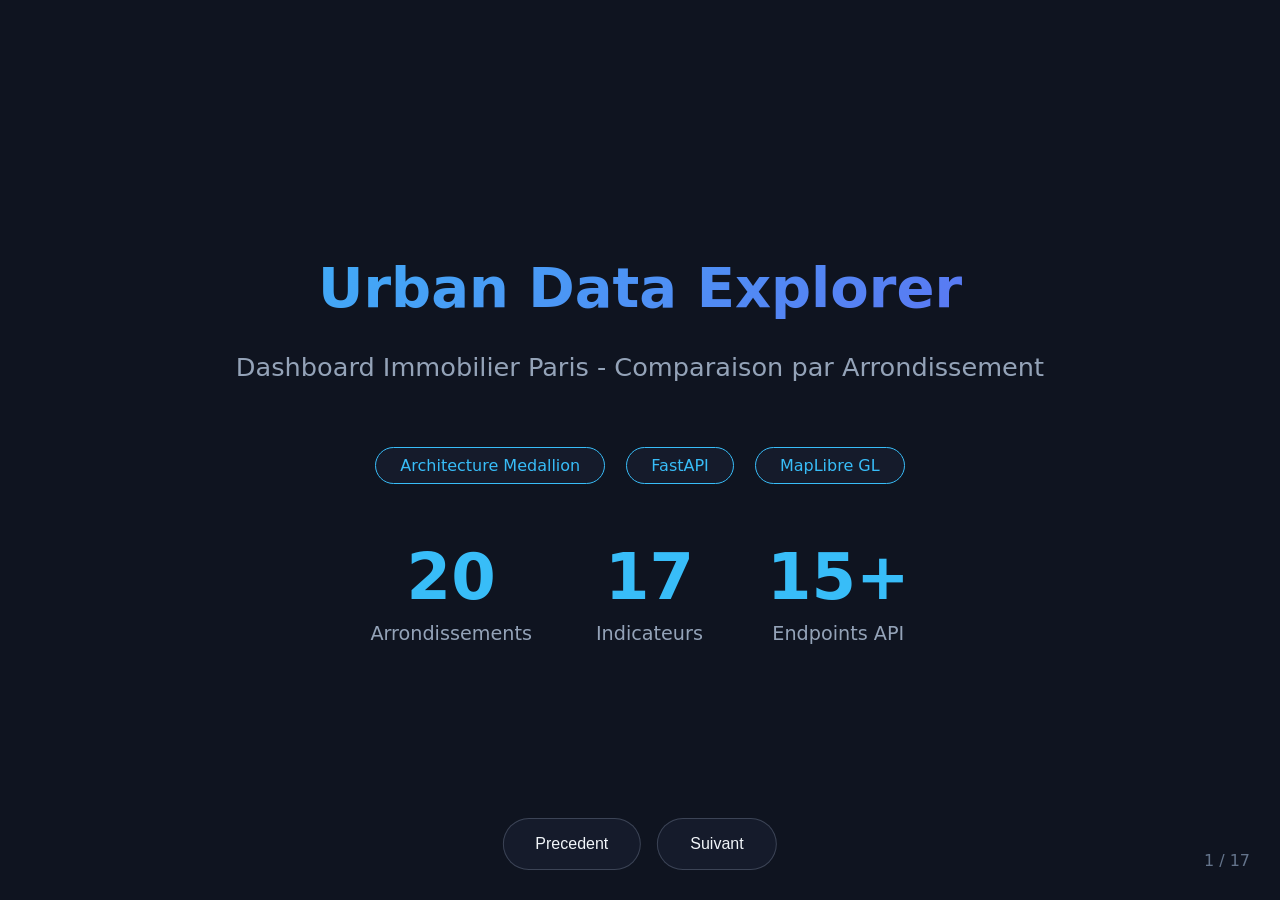
==== presentation.html @ 215c6104 "Urban Data Explorer - Dashboard immobilier Paris - Architecture Medallion (Bronze/Silver/Gold) - API" ====
<!DOCTYPE html>
<html lang="fr">
<head>
    <meta charset="UTF-8">
    <meta name="viewport" content="width=device-width, initial-scale=1.0">
    <title>Urban Data Explorer - Presentation</title>
    <style>
        * {
            margin: 0;
            padding: 0;
            box-sizing: border-box;
        }

        :root {
            --bg-dark: #0a0e17;
            --bg-slide: #0f1420;
            --surface: #151b2b;
            --accent: #38bdf8;
            --accent-dim: #0ea5e9;
            --text: #f1f5f9;
            --text-secondary: #94a3b8;
            --text-muted: #64748b;
            --success: #34d399;
            --warning: #fbbf24;
        }

        body {
            font-family: 'Segoe UI', system-ui, sans-serif;
            background: var(--bg-dark);
            color: var(--text);
            overflow: hidden;
            height: 100vh;
        }

        .presentation {
            height: 100vh;
            position: relative;
        }

        .slide {
            position: absolute;
            top: 0;
            left: 0;
            width: 100%;
            height: 100%;
            display: flex;
            flex-direction: column;
            justify-content: center;
            align-items: center;
            padding: 60px;
            opacity: 0;
            visibility: hidden;
            transition: opacity 0.5s ease, transform 0.5s ease;
            transform: translateX(50px);
            background: var(--bg-slide);
        }

        .slide.active {
            opacity: 1;
            visibility: visible;
            transform: translateX(0);
        }

        .slide-content {
            max-width: 1200px;
            width: 100%;
            text-align: center;
        }

        h1 {
            font-size: 3.5rem;
            font-weight: 700;
            margin-bottom: 1.5rem;
            background: linear-gradient(135deg, var(--accent), #6366f1);
            -webkit-background-clip: text;
            -webkit-text-fill-color: transparent;
            background-clip: text;
        }

        h2 {
            font-size: 2.5rem;
            font-weight: 600;
            margin-bottom: 2rem;
            color: var(--accent);
        }

        h3 {
            font-size: 1.8rem;
            font-weight: 500;
            margin-bottom: 1.5rem;
            color: var(--text);
        }

        p {
            font-size: 1.4rem;
            line-height: 1.8;
            color: var(--text-secondary);
            margin-bottom: 1rem;
        }

        .subtitle {
            font-size: 1.6rem;
            color: var(--text-secondary);
            margin-bottom: 3rem;
        }

        .badge {
            display: inline-block;
            background: var(--surface);
            border: 1px solid var(--accent);
            color: var(--accent);
            padding: 0.5rem 1.5rem;
            border-radius: 50px;
            font-size: 1rem;
            margin: 0.5rem;
        }

        .grid {
            display: grid;
            grid-template-columns: repeat(auto-fit, minmax(280px, 1fr));
            gap: 1.5rem;
            margin-top: 2rem;
            text-align: left;
        }

        .grid-3 {
            grid-template-columns: repeat(3, 1fr);
        }

        .grid-4 {
            grid-template-columns: repeat(4, 1fr);
        }

        .card {
            background: var(--surface);
            border: 1px solid rgba(148, 163, 184, 0.15);
            border-radius: 16px;
            padding: 2rem;
            transition: transform 0.3s, border-color 0.3s;
        }

        .card:hover {
            transform: translateY(-5px);
            border-color: var(--accent);
        }

        .card h4 {
            font-size: 1.3rem;
            color: var(--accent);
            margin-bottom: 1rem;
        }

        .card p {
            font-size: 1.1rem;
            margin: 0;
        }

        .card ul {
            list-style: none;
            padding: 0;
        }

        .card li {
            font-size: 1rem;
            color: var(--text-secondary);
            padding: 0.4rem 0;
            border-bottom: 1px solid rgba(148, 163, 184, 0.1);
        }

        .card li:last-child {
            border-bottom: none;
        }

        .architecture {
            display: flex;
            justify-content: center;
            align-items: center;
            gap: 2rem;
            margin-top: 3rem;
        }

        .arch-box {
            background: var(--surface);
            border: 2px solid;
            border-radius: 16px;
            padding: 2rem 3rem;
            text-align: center;
            min-width: 180px;
        }

        .arch-box.bronze {
            border-color: #cd7f32;
        }

        .arch-box.silver {
            border-color: #c0c0c0;
        }

        .arch-box.gold {
            border-color: #ffd700;
        }

        .arch-box h4 {
            font-size: 1.5rem;
            margin-bottom: 0.5rem;
        }

        .arch-box.bronze h4 { color: #cd7f32; }
        .arch-box.silver h4 { color: #c0c0c0; }
        .arch-box.gold h4 { color: #ffd700; }

        .arch-box p {
            font-size: 1rem;
            margin: 0;
        }

        .arrow {
            font-size: 2rem;
            color: var(--text-muted);
        }

        .tech-stack {
            display: flex;
            flex-wrap: wrap;
            justify-content: center;
            gap: 1rem;
            margin-top: 2rem;
        }

        .tech-item {
            background: var(--surface);
            border: 1px solid rgba(148, 163, 184, 0.2);
            border-radius: 12px;
            padding: 1rem 1.5rem;
            font-size: 1.1rem;
            color: var(--text);
        }

        .stats {
            display: flex;
            justify-content: center;
            gap: 4rem;
            margin-top: 3rem;
        }

        .stat {
            text-align: center;
        }

        .stat-value {
            font-size: 4rem;
            font-weight: 700;
            color: var(--accent);
        }

        .stat-label {
            font-size: 1.2rem;
            color: var(--text-secondary);
            margin-top: 0.5rem;
        }

        .code-block {
            background: #1a1f2e;
            border: 1px solid rgba(148, 163, 184, 0.15);
            border-radius: 12px;
            padding: 1.5rem 2rem;
            text-align: left;
            font-family: 'Fira Code', 'Consolas', monospace;
            font-size: 1rem;
            color: var(--text-secondary);
            margin-top: 2rem;
            display: inline-block;
        }

        .code-block .keyword { color: #c792ea; }
        .code-block .string { color: #c3e88d; }
        .code-block .comment { color: #546e7a; }

        .nav-controls {
            position: fixed;
            bottom: 30px;
            left: 50%;
            transform: translateX(-50%);
            display: flex;
            gap: 1rem;
            z-index: 100;
        }

        .nav-btn {
            background: var(--surface);
            border: 1px solid rgba(148, 163, 184, 0.3);
            color: var(--text);
            padding: 1rem 2rem;
            border-radius: 50px;
            cursor: pointer;
            font-size: 1rem;
            transition: all 0.3s;
        }

        .nav-btn:hover {
            background: var(--accent);
            border-color: var(--accent);
            color: var(--bg-dark);
        }

        .slide-counter {
            position: fixed;
            bottom: 30px;
            right: 30px;
            font-size: 1rem;
            color: var(--text-muted);
        }

        .progress-bar {
            position: fixed;
            top: 0;
            left: 0;
            height: 4px;
            background: var(--accent);
            transition: width 0.3s ease;
        }

        .list-left {
            text-align: left;
            max-width: 800px;
            margin: 0 auto;
        }

        .list-left li {
            font-size: 1.3rem;
            color: var(--text-secondary);
            padding: 0.8rem 0;
            border-bottom: 1px solid rgba(148, 163, 184, 0.1);
            list-style: none;
        }

        .list-left li::before {
            content: "";
            display: inline-block;
            width: 8px;
            height: 8px;
            background: var(--accent);
            border-radius: 50%;
            margin-right: 1rem;
        }

        .highlight {
            color: var(--accent);
            font-weight: 600;
        }

        .two-cols {
            display: grid;
            grid-template-columns: 1fr 1fr;
            gap: 3rem;
            text-align: left;
        }

        .formula {
            background: var(--surface);
            border-left: 4px solid var(--accent);
            padding: 1rem 1.5rem;
            margin: 1rem 0;
            font-family: 'Fira Code', monospace;
            font-size: 1rem;
            color: var(--success);
        }

        @media (max-width: 900px) {
            h1 { font-size: 2.5rem; }
            h2 { font-size: 2rem; }
            .grid-3 { grid-template-columns: 1fr; }
            .grid-4 { grid-template-columns: repeat(2, 1fr); }
            .architecture { flex-direction: column; }
            .arrow { transform: rotate(90deg); }
            .stats { flex-direction: column; gap: 2rem; }
            .two-cols { grid-template-columns: 1fr; }
        }
    </style>
</head>
<body>
    <div class="progress-bar" id="progress"></div>

    <div class="presentation" id="presentation">
        <!-- Slide 1: Title -->
        <div class="slide active" data-slide="1">
            <div class="slide-content">
                <h1>Urban Data Explorer</h1>
                <p class="subtitle">Dashboard Immobilier Paris - Comparaison par Arrondissement</p>
                <div>
                    <span class="badge">Architecture Medallion</span>
                    <span class="badge">FastAPI</span>
                    <span class="badge">MapLibre GL</span>
                </div>
                <div class="stats">
                    <div class="stat">
                        <div class="stat-value">20</div>
                        <div class="stat-label">Arrondissements</div>
                    </div>
                    <div class="stat">
                        <div class="stat-value">17</div>
                        <div class="stat-label">Indicateurs</div>
                    </div>
                    <div class="stat">
                        <div class="stat-value">15+</div>
                        <div class="stat-label">Endpoints API</div>
                    </div>
                </div>
            </div>
        </div>

        <!-- Slide 2: Contexte -->
        <div class="slide" data-slide="2">
            <div class="slide-content">
                <h2>Contexte du Projet</h2>
                <div class="grid grid-3">
                    <div class="card">
                        <h4>Problematique</h4>
                        <p>Difficulte a comparer les arrondissements parisiens sur plusieurs criteres : prix, qualite de vie, accessibilite.</p>
                    </div>
                    <div class="card">
                        <h4>Solution</h4>
                        <p>Dashboard interactif centralisant les donnees immobilieres et socio-economiques de Paris.</p>
                    </div>
                    <div class="card">
                        <h4>Objectif</h4>
                        <p>Aide a la decision pour l'achat ou la location dans les 20 arrondissements de Paris.</p>
                    </div>
                </div>
            </div>
        </div>

        <!-- Slide 3: Architecture Medallion -->
        <div class="slide" data-slide="3">
            <div class="slide-content">
                <h2>Architecture Medallion</h2>
                <p>Pipeline de donnees en 3 couches pour garantir la qualite et la tracabilite</p>
                <div class="architecture">
                    <div class="arch-box bronze">
                        <h4>Bronze</h4>
                        <p>Donnees brutes</p>
                        <p style="font-size: 0.9rem; color: var(--text-muted);">APIs externes</p>
                    </div>
                    <div class="arrow">→</div>
                    <div class="arch-box silver">
                        <h4>Silver</h4>
                        <p>Donnees nettoyees</p>
                        <p style="font-size: 0.9rem; color: var(--text-muted);">Validation</p>
                    </div>
                    <div class="arrow">→</div>
                    <div class="arch-box gold">
                        <h4>Gold</h4>
                        <p>Donnees enrichies</p>
                        <p style="font-size: 0.9rem; color: var(--text-muted);">Production</p>
                    </div>
                </div>
                <div class="code-block">
                    <span class="comment"># Execution du pipeline</span><br>
                    <span class="keyword">python</span> pipeline.py <span class="comment"># Bronze → Silver → Gold</span>
                </div>
            </div>
        </div>

        <!-- Slide 4: Stack Technique -->
        <div class="slide" data-slide="4">
            <div class="slide-content">
                <h2>Stack Technique</h2>
                <div class="grid grid-3">
                    <div class="card">
                        <h4>Backend</h4>
                        <ul>
                            <li>Python 3.11+</li>
                            <li>FastAPI</li>
                            <li>PostgreSQL</li>
                            <li>MongoDB</li>
                            <li>Redis / Kafka</li>
                        </ul>
                    </div>
                    <div class="card">
                        <h4>Frontend</h4>
                        <ul>
                            <li>HTML5 / CSS3</li>
                            <li>JavaScript ES6+</li>
                            <li>MapLibre GL JS</li>
                            <li>Chart.js</li>
                            <li>LocalStorage Cache</li>
                        </ul>
                    </div>
                    <div class="card">
                        <h4>DevOps</h4>
                        <ul>
                            <li>Docker Compose</li>
                            <li>GitHub Actions</li>
                            <li>MinIO (Data Lake)</li>
                            <li>GZip Compression</li>
                            <li>CI/CD Pipeline</li>
                        </ul>
                    </div>
                </div>
            </div>
        </div>

        <!-- Slide 5: Sources de Donnees -->
        <div class="slide" data-slide="5">
            <div class="slide-content">
                <h2>Sources de Donnees</h2>
                <p>Donnees Open Data officielles et actualisees</p>
                <div class="grid">
                    <div class="card">
                        <h4>DVF (data.gouv.fr)</h4>
                        <p>Transactions immobilieres : prix au m2, surfaces, volumes de ventes</p>
                    </div>
                    <div class="card">
                        <h4>OpenData Paris</h4>
                        <p>Loyers de reference, vegetation, transports, qualite de l'air</p>
                    </div>
                    <div class="card">
                        <h4>SSMSI</h4>
                        <p>Statistiques de delinquance par commune et arrondissement</p>
                    </div>
                    <div class="card">
                        <h4>Filosofi / RPLS</h4>
                        <p>Revenus des menages et taux de logements sociaux</p>
                    </div>
                </div>
            </div>
        </div>

        <!-- Slide 6: Indicateurs -->
        <div class="slide" data-slide="6">
            <div class="slide-content">
                <h2>17 Indicateurs Metier</h2>
                <div class="grid grid-4" style="font-size: 0.9rem;">
                    <div class="card">
                        <h4 style="color: var(--accent);">Immobilier</h4>
                        <ul style="font-size: 0.85rem;">
                            <li><span class="highlight">Prix/m2</span></li>
                            <li><span class="highlight">Loyers</span></li>
                            <li><span class="highlight">Logements sociaux</span></li>
                            <li><span class="highlight">Accessibilite</span></li>
                            <li><span class="highlight">Tension locative</span></li>
                        </ul>
                    </div>
                    <div class="card">
                        <h4 style="color: var(--accent);">Socio-eco</h4>
                        <ul style="font-size: 0.85rem;">
                            <li><span class="highlight">Revenus</span></li>
                            <li><span class="highlight">Densite</span></li>
                            <li><span class="highlight">Delinquance</span></li>
                        </ul>
                    </div>
                    <div class="card">
                        <h4 style="color: var(--accent);">Environnement</h4>
                        <ul style="font-size: 0.85rem;">
                            <li><span class="highlight">Qualite air</span></li>
                            <li><span class="highlight">Vegetation</span></li>
                            <li><span class="highlight">Transports</span></li>
                        </ul>
                    </div>
                    <div class="card">
                        <h4 style="color: var(--success);">Sante</h4>
                        <ul style="font-size: 0.85rem;">
                            <li><span class="highlight">Score Sante</span></li>
                            <li><span class="highlight">Pharmacies</span></li>
                            <li><span class="highlight">Defibrillateurs</span></li>
                            <li><span class="highlight">Acces urgences</span></li>
                        </ul>
                    </div>
                </div>
                <div class="grid grid-2" style="margin-top: 1rem;">
                    <div class="card" style="background: linear-gradient(135deg, rgba(56, 189, 248, 0.1), rgba(99, 102, 241, 0.1));">
                        <h4 style="color: var(--accent);">Score Global</h4>
                        <p style="font-size: 0.9rem;">Indicateur composite pondere (0-100) pour comparer la qualite de vie</p>
                    </div>
                    <div class="card" style="background: linear-gradient(135deg, rgba(52, 211, 153, 0.1), rgba(163, 230, 53, 0.1));">
                        <h4 style="color: var(--success);">Potentiel Plus-Value</h4>
                        <p style="font-size: 0.9rem;">Estimation du potentiel de valorisation future (0-100)</p>
                    </div>
                </div>
            </div>
        </div>

        <!-- Slide 7: Score Global (NOUVEAU) -->
        <div class="slide" data-slide="7">
            <div class="slide-content">
                <h2>Score Global Qualite de Vie</h2>
                <p>Indicateur composite pondere pour comparer les arrondissements</p>
                <div class="grid grid-3" style="margin-top: 2rem;">
                    <div class="card">
                        <h4>Ponderations</h4>
                        <ul>
                            <li>Accessibilite : 20%</li>
                            <li>Prix : 15%</li>
                            <li>Securite : 15%</li>
                            <li>Transports : 15%</li>
                            <li>Revenus : 10%</li>
                            <li>Vegetation : 10%</li>
                            <li>Air : 10%</li>
                            <li>Logements sociaux : 5%</li>
                        </ul>
                    </div>
                    <div class="card">
                        <h4>Calcul</h4>
                        <div class="formula">Score = Sum(indicateur_normalise x poids)</div>
                        <p style="font-size: 1rem; margin-top: 1rem;">Chaque indicateur est normalise sur une echelle 0-100 avant ponderation</p>
                    </div>
                    <div class="card">
                        <h4>Resultat</h4>
                        <ul>
                            <li>Score de 0 a 100</li>
                            <li>Classement 1er a 20e</li>
                            <li>Barre de progression</li>
                            <li>Couleur sur la carte</li>
                        </ul>
                    </div>
                </div>
            </div>
        </div>

        <!-- Slide 8: Potentiel Plus-Value (NOUVEAU) -->
        <div class="slide" data-slide="8">
            <div class="slide-content">
                <h2>Potentiel Plus-Value</h2>
                <p>Formule creative pour estimer le potentiel de valorisation future</p>
                <div class="grid" style="margin-top: 2rem;">
                    <div class="card">
                        <h4>Prix Accessible</h4>
                        <p>Arrondissements a prix encore moderere = potentiel de hausse</p>
                        <div class="formula">prix &lt; 10k = +30pts | prix &lt; 12k = +20pts</div>
                    </div>
                    <div class="card">
                        <h4>Dynamique Recente</h4>
                        <p>Tendance positive des prix = marche porteur</p>
                        <div class="formula">variation &gt; 3% = +25pts | variation &gt; 0 = +15pts</div>
                    </div>
                    <div class="card">
                        <h4>Desserte Transports</h4>
                        <p>Bonne connexion = attractivite future</p>
                        <div class="formula">transports &gt; 40 = +20pts | &gt; 20 = +15pts</div>
                    </div>
                    <div class="card">
                        <h4>Cadre de Vie</h4>
                        <p>Vegetation, mixite sociale, securite</p>
                        <div class="formula">arbres + mixite + securite = jusqu'a +35pts</div>
                    </div>
                </div>
                <div style="margin-top: 2rem;">
                    <span class="badge">Eleve &gt; 70</span>
                    <span class="badge">Moyen 45-70</span>
                    <span class="badge">Faible &lt; 45</span>
                </div>
            </div>
        </div>

        <!-- Slide 9: Formules de Calcul -->
        <div class="slide" data-slide="9">
            <div class="slide-content">
                <h2>Indicateurs avec Formules</h2>
                <p>Calculs personnalises pour des metriques pertinentes</p>
                <div class="grid">
                    <div class="card">
                        <h4>Accessibilite Logement</h4>
                        <div class="formula">(prix_m2 x 50) / (revenu_median / 12)</div>
                        <p>Nombre de mois de revenu necessaires pour acheter 50m2</p>
                    </div>
                    <div class="card">
                        <h4>Tension Locative</h4>
                        <div class="formula">(loyer_m2 x 50 x 12) / revenu_median x 100</div>
                        <p>Part du revenu consacree au loyer (50m2)</p>
                    </div>
                    <div class="card">
                        <h4>Qualite de l'Air</h4>
                        <div class="formula">moyenne_ponderee(jours_par_qualite)</div>
                        <p>Indice ATMO adapte a chaque arrondissement</p>
                    </div>
                </div>
            </div>
        </div>

        <!-- Slide 10: API REST -->
        <div class="slide" data-slide="10">
            <div class="slide-content">
                <h2>API REST FastAPI</h2>
                <p>15+ endpoints documentes avec Swagger</p>
                <div class="grid grid-3">
                    <div class="card">
                        <h4>Donnees</h4>
                        <ul>
                            <li>GET /arrondissements</li>
                            <li>GET /prix?annee=2024</li>
                            <li>GET /pollution</li>
                            <li>GET /timeline?arr=6</li>
                        </ul>
                    </div>
                    <div class="card">
                        <h4>Analyse</h4>
                        <ul>
                            <li>GET /comparaison</li>
                            <li>GET /ranking</li>
                            <li>GET /geo-points</li>
                            <li>GET /freshness</li>
                        </ul>
                    </div>
                    <div class="card">
                        <h4>Export</h4>
                        <ul>
                            <li>GET /export/csv</li>
                            <li>GET /export/parquet</li>
                            <li>GET /export/geojson</li>
                            <li>GET /docs (Swagger)</li>
                        </ul>
                    </div>
                </div>
                <div class="code-block">
                    curl http://localhost:8001/arrondissements | jq '.data[0]'
                </div>
            </div>
        </div>

        <!-- Slide 11: Dashboard -->
        <div class="slide" data-slide="11">
            <div class="slide-content">
                <h2>Dashboard Interactif</h2>
                <div class="grid grid-3">
                    <div class="card">
                        <h4>Carte Choroplethe</h4>
                        <p>Visualisation geographique avec MapLibre GL JS. Coloration par indicateur, zoom sur Paris.</p>
                    </div>
                    <div class="card">
                        <h4>Selection d'Indicateurs</h4>
                        <p>11 indicateurs organises par categorie : Immobilier, Socio-economique, Environnement.</p>
                    </div>
                    <div class="card">
                        <h4>Graphiques</h4>
                        <p>Evolution temporelle, distribution des prix, comparaison entre arrondissements.</p>
                    </div>
                </div>
                <div class="stats" style="margin-top: 3rem;">
                    <div class="stat">
                        <div class="stat-value" style="font-size: 2.5rem;">11ms</div>
                        <div class="stat-label">Temps de reponse</div>
                    </div>
                    <div class="stat">
                        <div class="stat-value" style="font-size: 2.5rem;">91%</div>
                        <div class="stat-label">Compression GZip</div>
                    </div>
                    <div class="stat">
                        <div class="stat-value" style="font-size: 2.5rem;">5 min</div>
                        <div class="stat-label">Cache local</div>
                    </div>
                </div>
            </div>
        </div>

        <!-- Slide 12: Pipeline CI/CD -->
        <div class="slide" data-slide="12">
            <div class="slide-content">
                <h2>Pipeline CI/CD</h2>
                <p>Automatisation complete avec GitHub Actions</p>
                <div class="architecture">
                    <div class="arch-box" style="border-color: var(--accent);">
                        <h4 style="color: var(--accent);">Collecte</h4>
                        <p>APIs Open Data</p>
                    </div>
                    <div class="arrow">→</div>
                    <div class="arch-box" style="border-color: var(--warning);">
                        <h4 style="color: var(--warning);">Traitement</h4>
                        <p>Nettoyage</p>
                    </div>
                    <div class="arrow">→</div>
                    <div class="arch-box" style="border-color: var(--success);">
                        <h4 style="color: var(--success);">Publication</h4>
                        <p>Gold + Export</p>
                    </div>
                </div>
                <div class="grid" style="margin-top: 3rem;">
                    <div class="card">
                        <h4>Planification</h4>
                        <p>Execution automatique chaque lundi a 6h via GitHub Actions</p>
                    </div>
                    <div class="card">
                        <h4>Notification</h4>
                        <p>Redis Streams et Kafka pour la propagation des evenements</p>
                    </div>
                </div>
            </div>
        </div>

        <!-- Slide 13: Securite et Quotas API -->
        <div class="slide" data-slide="13">
            <div class="slide-content">
                <h2>Securite et Quotas API</h2>
                <p>Protection avancee contre les abus</p>
                <div class="grid grid-3">
                    <div class="card">
                        <h4>Rate Limiting</h4>
                        <ul>
                            <li>60 requetes/min/IP</li>
                            <li>1000 requetes/jour/IP</li>
                            <li>Limites par endpoint</li>
                            <li>Headers X-RateLimit-*</li>
                        </ul>
                    </div>
                    <div class="card">
                        <h4>Endpoints Sensibles</h4>
                        <ul>
                            <li>/export : 10 req/min</li>
                            <li>/geo-points : 20 req/min</li>
                            <li>/comparaison : 30 req/min</li>
                            <li>Monitoring /quota-usage</li>
                        </ul>
                    </div>
                    <div class="card">
                        <h4>Reponses</h4>
                        <ul>
                            <li>HTTP 429 si depasse</li>
                            <li>Header Retry-After</li>
                            <li>Tracking des blocages</li>
                            <li>Stats par IP</li>
                        </ul>
                    </div>
                </div>
            </div>
        </div>

        <!-- Slide 14: UX et Light Mode -->
        <div class="slide" data-slide="14">
            <div class="slide-content">
                <h2>Experience Utilisateur</h2>
                <div class="grid grid-2" style="margin-bottom: 1.5rem;">
                    <div class="card">
                        <h4>Light Mode</h4>
                        <ul>
                            <li>Theme clair/sombre</li>
                            <li>Toggle en 1 clic</li>
                            <li>Preference sauvegardee</li>
                            <li>CSS variables</li>
                        </ul>
                    </div>
                    <div class="card">
                        <h4>Performance</h4>
                        <ul>
                            <li>Cache localStorage 5min</li>
                            <li>Compression GZip 91%</li>
                            <li>Temps reponse 11ms</li>
                            <li>Loading indicator</li>
                        </ul>
                    </div>
                </div>
                <div class="grid grid-2">
                    <div class="card">
                        <h4>Accessibilite</h4>
                        <ul>
                            <li>Navigation clavier</li>
                            <li>ARIA labels</li>
                            <li>Contraste optimal</li>
                            <li>Responsive design</li>
                        </ul>
                    </div>
                    <div class="card">
                        <h4>Panneau Selection</h4>
                        <ul>
                            <li>Zone agrandie (320px min)</li>
                            <li>Polices plus grandes</li>
                            <li>Scroll optimise</li>
                            <li>Details complets par arr.</li>
                        </ul>
                    </div>
                </div>
            </div>
        </div>

        <!-- Slide 15: Indicateurs Sante de Proximite (NOUVEAU) -->
        <div class="slide" data-slide="15">
            <div class="slide-content">
                <span class="badge">Nouveau</span>
                <h2>Sante de Proximite</h2>
                <p>Accessibilite aux services de sante par arrondissement</p>
                <div class="grid grid-3" style="margin-top: 2rem;">
                    <div class="card">
                        <h4>Donnees collectees</h4>
                        <ul>
                            <li><span class="highlight">Pharmacies</span> - total + gardes</li>
                            <li><span class="highlight">Defibrillateurs</span> - DAE publics</li>
                            <li><span class="highlight">Dentistes</span> - cabinets</li>
                            <li><span class="highlight">Medecins</span> - generalistes</li>
                            <li><span class="highlight">Centres sante</span> - municipaux</li>
                            <li><span class="highlight">Hopitaux</span> - proximite urgences</li>
                        </ul>
                    </div>
                    <div class="card">
                        <h4>Score Sante Proximite</h4>
                        <div class="code-block">
                            <span class="comment"># Ponderations</span><br>
                            pharmacies: 20%<br>
                            medecins: 20%<br>
                            urgences: 20%<br>
                            dentistes: 15%<br>
                            DAE: 10%<br>
                            centres: 10%<br>
                            hopitaux: 5%
                        </div>
                    </div>
                    <div class="card">
                        <h4>Visualisation carte</h4>
                        <p style="font-size: 1rem; margin-bottom: 1rem;">Code couleur adapte :</p>
                        <div style="display: flex; align-items: center; gap: 0.5rem; margin-bottom: 0.5rem;">
                            <span style="display: inline-block; width: 20px; height: 20px; background: #ef4444; border-radius: 4px;"></span>
                            <span style="font-size: 0.9rem;">Faible acces</span>
                        </div>
                        <div style="display: flex; align-items: center; gap: 0.5rem; margin-bottom: 0.5rem;">
                            <span style="display: inline-block; width: 20px; height: 20px; background: #fbbf24; border-radius: 4px;"></span>
                            <span style="font-size: 0.9rem;">Moyen</span>
                        </div>
                        <div style="display: flex; align-items: center; gap: 0.5rem;">
                            <span style="display: inline-block; width: 20px; height: 20px; background: #34d399; border-radius: 4px;"></span>
                            <span style="font-size: 0.9rem;">Excellent acces</span>
                        </div>
                        <p style="font-size: 0.85rem; margin-top: 1rem; color: var(--text-muted);">+ Graphique radar dans Analyses</p>
                    </div>
                </div>
                <p style="margin-top: 1.5rem; font-size: 1rem;">Sources: OpenData Paris, FINESS, Assurance Maladie</p>
            </div>
        </div>

        <!-- Slide 16: Demo -->
        <div class="slide" data-slide="16">
            <div class="slide-content">
                <h2>Demonstration</h2>
                <div class="stats">
                    <div class="stat">
                        <div class="stat-value" style="font-size: 2rem;">1.</div>
                        <div class="stat-label">Lancer le serveur</div>
                    </div>
                    <div class="stat">
                        <div class="stat-value" style="font-size: 2rem;">2.</div>
                        <div class="stat-label">Ouvrir le dashboard</div>
                    </div>
                    <div class="stat">
                        <div class="stat-value" style="font-size: 2rem;">3.</div>
                        <div class="stat-label">Explorer les indicateurs</div>
                    </div>
                </div>
                <div class="code-block" style="margin-top: 3rem;">
                    <span class="comment"># Installation et lancement</span><br>
                    pip install -r requirements.txt<br>
                    python pipeline.py<br>
                    python run.py<br><br>
                    <span class="comment"># Acces au dashboard</span><br>
                    <span class="string">http://localhost:8001/dashboard/</span>
                </div>
            </div>
        </div>

        <!-- Slide 17: Conclusion -->
        <div class="slide" data-slide="17">
            <div class="slide-content">
                <h2>Conclusion</h2>
                <div class="grid grid-3">
                    <div class="card">
                        <h4>Points Forts</h4>
                        <ul>
                            <li>Architecture robuste</li>
                            <li>Donnees actualisees</li>
                            <li>Performance optimisee</li>
                            <li>Interface intuitive</li>
                        </ul>
                    </div>
                    <div class="card">
                        <h4>Competences RNCP</h4>
                        <ul>
                            <li>Pipeline de donnees</li>
                            <li>API REST</li>
                            <li>Visualisation</li>
                            <li>DevOps / CI-CD</li>
                        </ul>
                    </div>
                    <div class="card">
                        <h4>Evolutions</h4>
                        <ul>
                            <li>Maille IRIS</li>
                            <li>Machine Learning</li>
                            <li>Temps reel</li>
                            <li>Multi-villes</li>
                        </ul>
                    </div>
                </div>
                <div style="margin-top: 3rem;">
                    <span class="badge">Merci de votre attention</span>
                </div>
            </div>
        </div>
    </div>

    <div class="nav-controls">
        <button class="nav-btn" id="prevBtn">Precedent</button>
        <button class="nav-btn" id="nextBtn">Suivant</button>
    </div>

    <div class="slide-counter" id="counter">1 / 17</div>

    <script>
        const slides = document.querySelectorAll('.slide');
        const totalSlides = slides.length;
        let currentSlide = 1;

        function showSlide(n) {
            if (n < 1) n = 1;
            if (n > totalSlides) n = totalSlides;

            currentSlide = n;

            slides.forEach((slide, index) => {
                slide.classList.remove('active');
                if (index + 1 === currentSlide) {
                    slide.classList.add('active');
                }
            });

            document.getElementById('counter').textContent = `${currentSlide} / ${totalSlides}`;
            document.getElementById('progress').style.width = `${(currentSlide / totalSlides) * 100}%`;
        }

        document.getElementById('nextBtn').addEventListener('click', () => {
            showSlide(currentSlide + 1);
        });

        document.getElementById('prevBtn').addEventListener('click', () => {
            showSlide(currentSlide - 1);
        });

        document.addEventListener('keydown', (e) => {
            if (e.key === 'ArrowRight' || e.key === ' ') {
                showSlide(currentSlide + 1);
            } else if (e.key === 'ArrowLeft') {
                showSlide(currentSlide - 1);
            } else if (e.key === 'Home') {
                showSlide(1);
            } else if (e.key === 'End') {
                showSlide(totalSlides);
            }
        });

        // Touch support
        let touchStartX = 0;
        document.addEventListener('touchstart', (e) => {
            touchStartX = e.touches[0].clientX;
        });

        document.addEventListener('touchend', (e) => {
            const touchEndX = e.changedTouches[0].clientX;
            const diff = touchStartX - touchEndX;

            if (Math.abs(diff) > 50) {
                if (diff > 0) {
                    showSlide(currentSlide + 1);
                } else {
                    showSlide(currentSlide - 1);
                }
            }
        });

        // Initialize
        showSlide(1);
    </script>
</body>
</html>
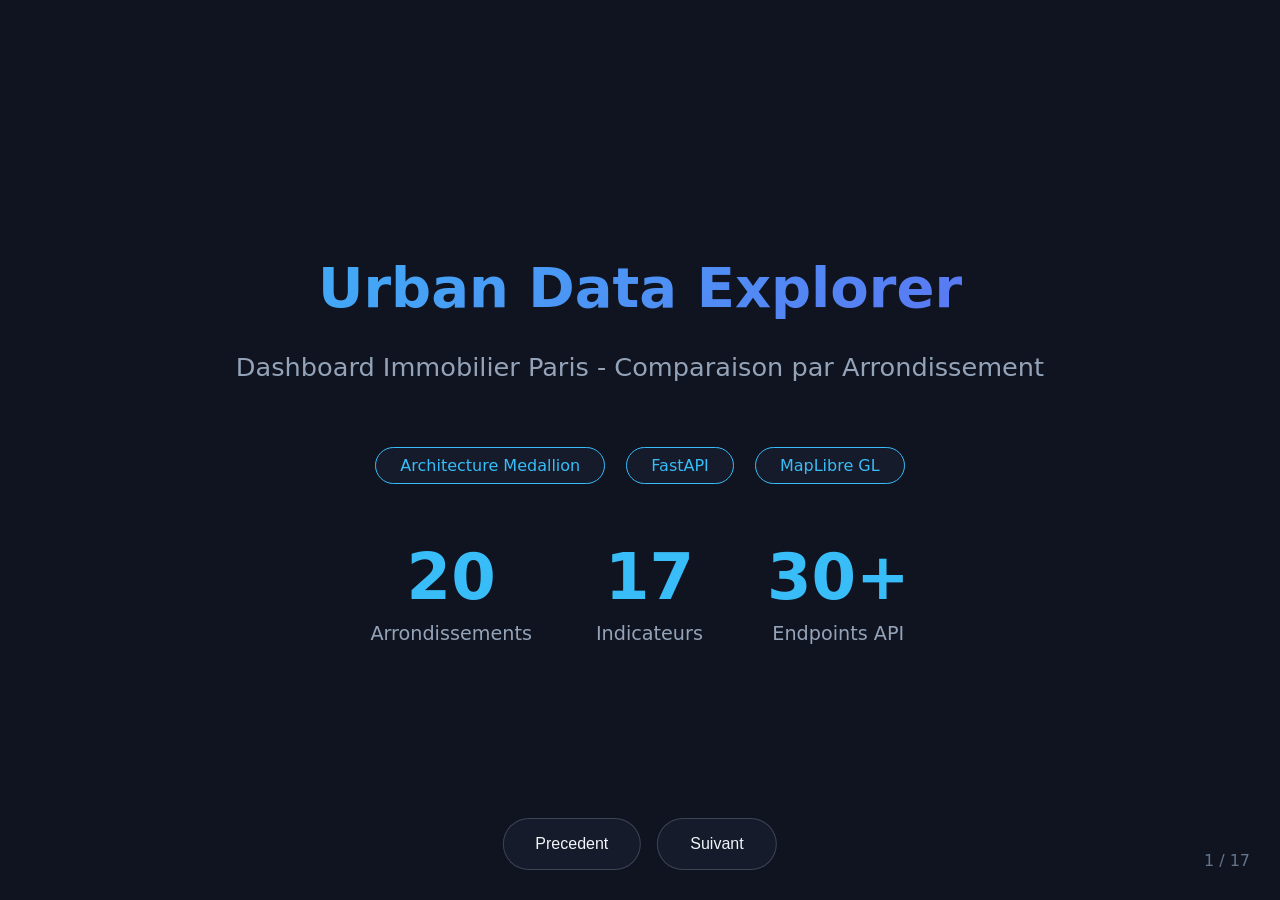
==== commit c8789994: "Fix bug" ====
--- a/presentation.html
+++ b/presentation.html
@@ -402,7 +402,7 @@
                         <div class="stat-label">Indicateurs</div>
                     </div>
                     <div class="stat">
-                        <div class="stat-value">15+</div>
+                        <div class="stat-value">30+</div>
                         <div class="stat-label">Endpoints API</div>
                     </div>
                 </div>
@@ -681,7 +681,7 @@
         <div class="slide" data-slide="10">
             <div class="slide-content">
                 <h2>API REST FastAPI</h2>
-                <p>15+ endpoints documentes avec Swagger</p>
+                <p>30+ endpoints documentes avec Swagger (/docs)</p>
                 <div class="grid grid-3">
                     <div class="card">
                         <h4>Donnees</h4>
@@ -696,17 +696,17 @@
                         <h4>Analyse</h4>
                         <ul>
                             <li>GET /comparaison</li>
-                            <li>GET /ranking</li>
-                            <li>GET /geo-points</li>
-                            <li>GET /freshness</li>
-                        </ul>
-                    </div>
-                    <div class="card">
-                        <h4>Export</h4>
-                        <ul>
-                            <li>GET /export/csv</li>
-                            <li>GET /export/parquet</li>
-                            <li>GET /export/geojson</li>
+                            <li>GET /summary</li>
+                            <li>GET /mongo/geo-points</li>
+                            <li>GET /platform/freshness</li>
+                        </ul>
+                    </div>
+                    <div class="card">
+                        <h4>Plateforme</h4>
+                        <ul>
+                            <li>GET /platform/governance</li>
+                            <li>GET /health</li>
+                            <li>GET /sql/accessibilite</li>
                             <li>GET /docs (Swagger)</li>
                         </ul>
                     </div>
@@ -728,17 +728,17 @@
                     </div>
                     <div class="card">
                         <h4>Selection d'Indicateurs</h4>
-                        <p>11 indicateurs organises par categorie : Immobilier, Socio-economique, Environnement.</p>
+                        <p>17 indicateurs sur la carte (Immobilier, Socio-eco, Environnement, Sante, Scores).</p>
                     </div>
                     <div class="card">
                         <h4>Graphiques</h4>
-                        <p>Evolution temporelle, distribution des prix, comparaison entre arrondissements.</p>
+                        <p>7 graphiques Chart.js : prix, logements sociaux, accessibilite, typologie, transports, sante.</p>
                     </div>
                 </div>
                 <div class="stats" style="margin-top: 3rem;">
                     <div class="stat">
-                        <div class="stat-value" style="font-size: 2.5rem;">11ms</div>
-                        <div class="stat-label">Temps de reponse</div>
+                        <div class="stat-value" style="font-size: 2.5rem;">~150ms</div>
+                        <div class="stat-label">Enrichissement API</div>
                     </div>
                     <div class="stat">
                         <div class="stat-value" style="font-size: 2.5rem;">91%</div>
@@ -755,8 +755,8 @@
         <!-- Slide 12: Pipeline CI/CD -->
         <div class="slide" data-slide="12">
             <div class="slide-content">
-                <h2>Pipeline CI/CD</h2>
-                <p>Automatisation complete avec GitHub Actions</p>
+                <h2>Pipeline &amp; CI/CD</h2>
+                <p>GitHub Actions : pipeline donnees (lundi 6h) + deploiement dashboard Pages</p>
                 <div class="architecture">
                     <div class="arch-box" style="border-color: var(--accent);">
                         <h4 style="color: var(--accent);">Collecte</h4>
@@ -780,7 +780,11 @@
                     </div>
                     <div class="card">
                         <h4>Notification</h4>
-                        <p>Redis Streams et Kafka pour la propagation des evenements</p>
+                        <p>Redis Streams et Kafka (optionnels) — invalidation cache API</p>
+                    </div>
+                    <div class="card">
+                        <h4>Tests</h4>
+                        <p>18 tests pytest en local (API, enrichissement, SQL) — hors workflow CI</p>
                     </div>
                 </div>
             </div>
@@ -795,8 +799,8 @@
                     <div class="card">
                         <h4>Rate Limiting</h4>
                         <ul>
-                            <li>60 requetes/min/IP</li>
-                            <li>1000 requetes/jour/IP</li>
+                            <li>100 requetes/min/IP</li>
+                            <li>500 requetes/jour/IP</li>
                             <li>Limites par endpoint</li>
                             <li>Headers X-RateLimit-*</li>
                         </ul>
@@ -804,10 +808,10 @@
                     <div class="card">
                         <h4>Endpoints Sensibles</h4>
                         <ul>
-                            <li>/export : 10 req/min</li>
-                            <li>/geo-points : 20 req/min</li>
-                            <li>/comparaison : 30 req/min</li>
-                            <li>Monitoring /quota-usage</li>
+                            <li>/export : 5 req/min</li>
+                            <li>/geo-points : 10 req/min</li>
+                            <li>/comparaison : 15 req/min</li>
+                            <li>GET /platform/quota-usage</li>
                         </ul>
                     </div>
                     <div class="card">
@@ -842,7 +846,7 @@
                         <ul>
                             <li>Cache localStorage 5min</li>
                             <li>Compression GZip 91%</li>
-                            <li>Temps reponse 11ms</li>
+                            <li>Enrichissement ~150 ms</li>
                             <li>Loading indicator</li>
                         </ul>
                     </div>
@@ -919,7 +923,7 @@
                         <p style="font-size: 0.85rem; margin-top: 1rem; color: var(--text-muted);">+ Graphique radar dans Analyses</p>
                     </div>
                 </div>
-                <p style="margin-top: 1.5rem; font-size: 1rem;">Sources: OpenData Paris, FINESS, Assurance Maladie</p>
+                <p style="margin-top: 1.5rem; font-size: 1rem;">Sources: referentiels agreges (sante_data.js) — Open Data / FINESS, pas d'API temps reel</p>
             </div>
         </div>
 
@@ -945,7 +949,7 @@
                     <span class="comment"># Installation et lancement</span><br>
                     pip install -r requirements.txt<br>
                     python pipeline.py<br>
-                    python run.py<br><br>
+                    python api.py<br><br>
                     <span class="comment"># Acces au dashboard</span><br>
                     <span class="string">http://localhost:8001/dashboard/</span>
                 </div>
@@ -985,7 +989,11 @@
                         </ul>
                     </div>
                 </div>
-                <div style="margin-top: 3rem;">
+                <div class="card" style="max-width: 900px; margin: 2rem auto 0; text-align: left;">
+                    <h4>Limites assumées (MVP)</h4>
+                    <p style="font-size: 1rem; margin: 0;">Maille arrondissement (pas IRIS) · Loyers = encadrement Paris · INSEE non souscrit (Filosofi) · Batch hebdomadaire, pas de flux DVF temps reel · Transports/vegetation partiellement estimes</p>
+                </div>
+                <div style="margin-top: 2rem;">
                     <span class="badge">Merci de votre attention</span>
                 </div>
             </div>
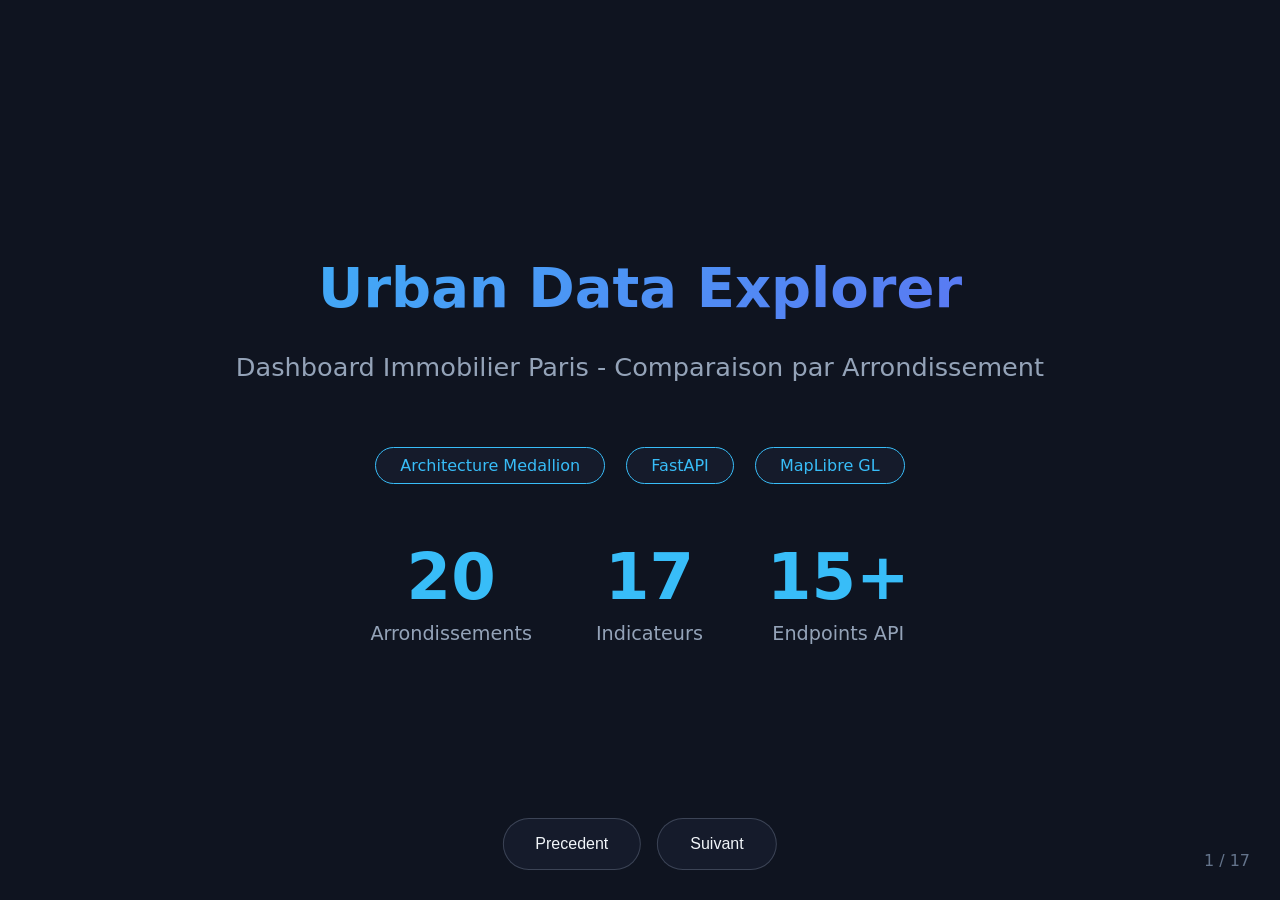
==== commit 11c2adf2: "feat: enrichir l’analyse cartographique IRIS" ====
--- a/presentation.html
+++ b/presentation.html
@@ -402,7 +402,7 @@
                         <div class="stat-label">Indicateurs</div>
                     </div>
                     <div class="stat">
-                        <div class="stat-value">30+</div>
+                        <div class="stat-value">15+</div>
                         <div class="stat-label">Endpoints API</div>
                     </div>
                 </div>
@@ -681,7 +681,7 @@
         <div class="slide" data-slide="10">
             <div class="slide-content">
                 <h2>API REST FastAPI</h2>
-                <p>30+ endpoints documentes avec Swagger (/docs)</p>
+                <p>15+ endpoints documentes avec Swagger</p>
                 <div class="grid grid-3">
                     <div class="card">
                         <h4>Donnees</h4>
@@ -696,17 +696,17 @@
                         <h4>Analyse</h4>
                         <ul>
                             <li>GET /comparaison</li>
-                            <li>GET /summary</li>
-                            <li>GET /mongo/geo-points</li>
-                            <li>GET /platform/freshness</li>
-                        </ul>
-                    </div>
-                    <div class="card">
-                        <h4>Plateforme</h4>
-                        <ul>
-                            <li>GET /platform/governance</li>
-                            <li>GET /health</li>
-                            <li>GET /sql/accessibilite</li>
+                            <li>GET /ranking</li>
+                            <li>GET /geo-points</li>
+                            <li>GET /freshness</li>
+                        </ul>
+                    </div>
+                    <div class="card">
+                        <h4>Export</h4>
+                        <ul>
+                            <li>GET /export/csv</li>
+                            <li>GET /export/parquet</li>
+                            <li>GET /export/geojson</li>
                             <li>GET /docs (Swagger)</li>
                         </ul>
                     </div>
@@ -728,17 +728,17 @@
                     </div>
                     <div class="card">
                         <h4>Selection d'Indicateurs</h4>
-                        <p>17 indicateurs sur la carte (Immobilier, Socio-eco, Environnement, Sante, Scores).</p>
+                        <p>11 indicateurs organises par categorie : Immobilier, Socio-economique, Environnement.</p>
                     </div>
                     <div class="card">
                         <h4>Graphiques</h4>
-                        <p>7 graphiques Chart.js : prix, logements sociaux, accessibilite, typologie, transports, sante.</p>
+                        <p>Evolution temporelle, distribution des prix, comparaison entre arrondissements.</p>
                     </div>
                 </div>
                 <div class="stats" style="margin-top: 3rem;">
                     <div class="stat">
-                        <div class="stat-value" style="font-size: 2.5rem;">~150ms</div>
-                        <div class="stat-label">Enrichissement API</div>
+                        <div class="stat-value" style="font-size: 2.5rem;">11ms</div>
+                        <div class="stat-label">Temps de reponse</div>
                     </div>
                     <div class="stat">
                         <div class="stat-value" style="font-size: 2.5rem;">91%</div>
@@ -755,8 +755,8 @@
         <!-- Slide 12: Pipeline CI/CD -->
         <div class="slide" data-slide="12">
             <div class="slide-content">
-                <h2>Pipeline &amp; CI/CD</h2>
-                <p>GitHub Actions : pipeline donnees (lundi 6h) + deploiement dashboard Pages</p>
+                <h2>Pipeline CI/CD</h2>
+                <p>Automatisation complete avec GitHub Actions</p>
                 <div class="architecture">
                     <div class="arch-box" style="border-color: var(--accent);">
                         <h4 style="color: var(--accent);">Collecte</h4>
@@ -780,11 +780,7 @@
                     </div>
                     <div class="card">
                         <h4>Notification</h4>
-                        <p>Redis Streams et Kafka (optionnels) — invalidation cache API</p>
-                    </div>
-                    <div class="card">
-                        <h4>Tests</h4>
-                        <p>18 tests pytest en local (API, enrichissement, SQL) — hors workflow CI</p>
+                        <p>Redis Streams et Kafka pour la propagation des evenements</p>
                     </div>
                 </div>
             </div>
@@ -799,8 +795,8 @@
                     <div class="card">
                         <h4>Rate Limiting</h4>
                         <ul>
-                            <li>100 requetes/min/IP</li>
-                            <li>500 requetes/jour/IP</li>
+                            <li>60 requetes/min/IP</li>
+                            <li>1000 requetes/jour/IP</li>
                             <li>Limites par endpoint</li>
                             <li>Headers X-RateLimit-*</li>
                         </ul>
@@ -808,10 +804,10 @@
                     <div class="card">
                         <h4>Endpoints Sensibles</h4>
                         <ul>
-                            <li>/export : 5 req/min</li>
-                            <li>/geo-points : 10 req/min</li>
-                            <li>/comparaison : 15 req/min</li>
-                            <li>GET /platform/quota-usage</li>
+                            <li>/export : 10 req/min</li>
+                            <li>/geo-points : 20 req/min</li>
+                            <li>/comparaison : 30 req/min</li>
+                            <li>Monitoring /quota-usage</li>
                         </ul>
                     </div>
                     <div class="card">
@@ -846,7 +842,7 @@
                         <ul>
                             <li>Cache localStorage 5min</li>
                             <li>Compression GZip 91%</li>
-                            <li>Enrichissement ~150 ms</li>
+                            <li>Temps reponse 11ms</li>
                             <li>Loading indicator</li>
                         </ul>
                     </div>
@@ -923,7 +919,7 @@
                         <p style="font-size: 0.85rem; margin-top: 1rem; color: var(--text-muted);">+ Graphique radar dans Analyses</p>
                     </div>
                 </div>
-                <p style="margin-top: 1.5rem; font-size: 1rem;">Sources: referentiels agreges (sante_data.js) — Open Data / FINESS, pas d'API temps reel</p>
+                <p style="margin-top: 1.5rem; font-size: 1rem;">Sources: OpenData Paris, FINESS, Assurance Maladie</p>
             </div>
         </div>
 
@@ -949,7 +945,7 @@
                     <span class="comment"># Installation et lancement</span><br>
                     pip install -r requirements.txt<br>
                     python pipeline.py<br>
-                    python api.py<br><br>
+                    python run.py<br><br>
                     <span class="comment"># Acces au dashboard</span><br>
                     <span class="string">http://localhost:8001/dashboard/</span>
                 </div>
@@ -982,18 +978,14 @@
                     <div class="card">
                         <h4>Evolutions</h4>
                         <ul>
-                            <li>Maille IRIS</li>
+                            <li>Indicateurs natifs IRIS</li>
                             <li>Machine Learning</li>
                             <li>Temps reel</li>
                             <li>Multi-villes</li>
                         </ul>
                     </div>
                 </div>
-                <div class="card" style="max-width: 900px; margin: 2rem auto 0; text-align: left;">
-                    <h4>Limites assumées (MVP)</h4>
-                    <p style="font-size: 1rem; margin: 0;">Maille arrondissement (pas IRIS) · Loyers = encadrement Paris · INSEE non souscrit (Filosofi) · Batch hebdomadaire, pas de flux DVF temps reel · Transports/vegetation partiellement estimes</p>
-                </div>
-                <div style="margin-top: 2rem;">
+                <div style="margin-top: 3rem;">
                     <span class="badge">Merci de votre attention</span>
                 </div>
             </div>
